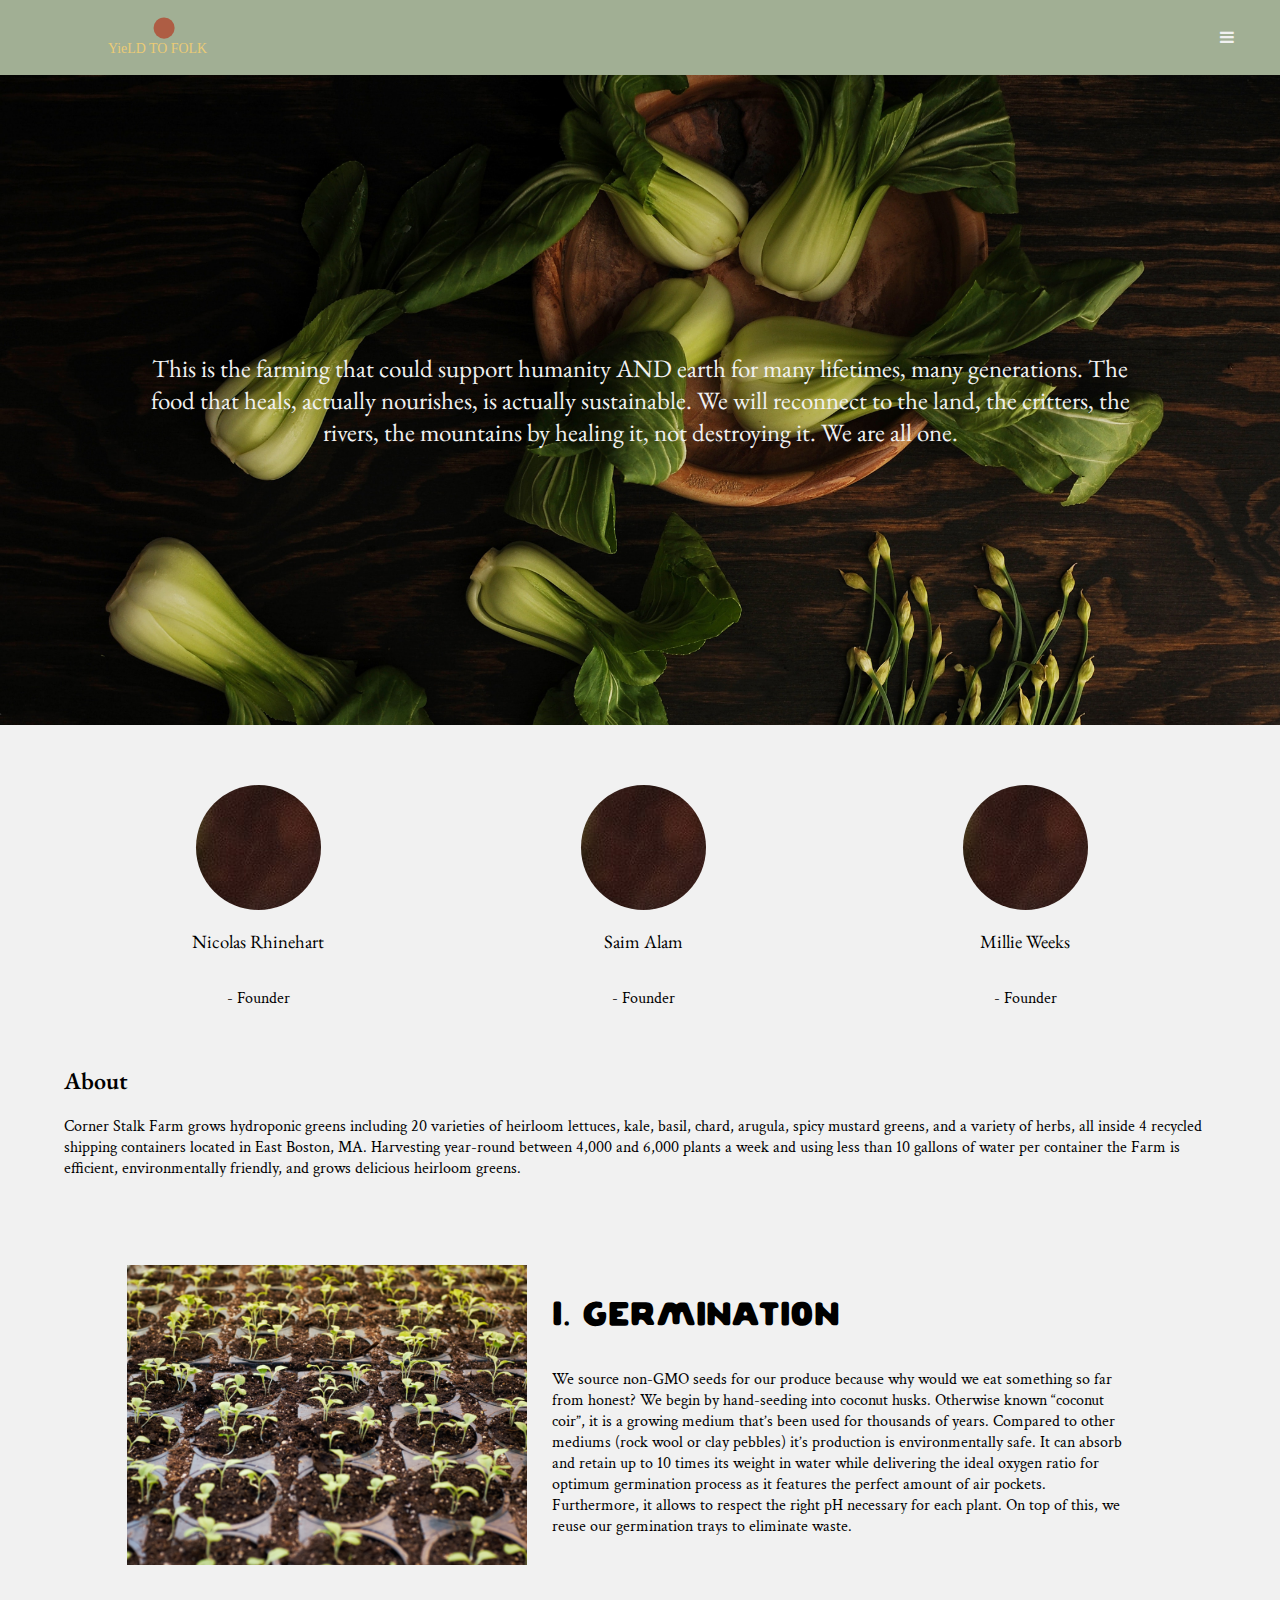
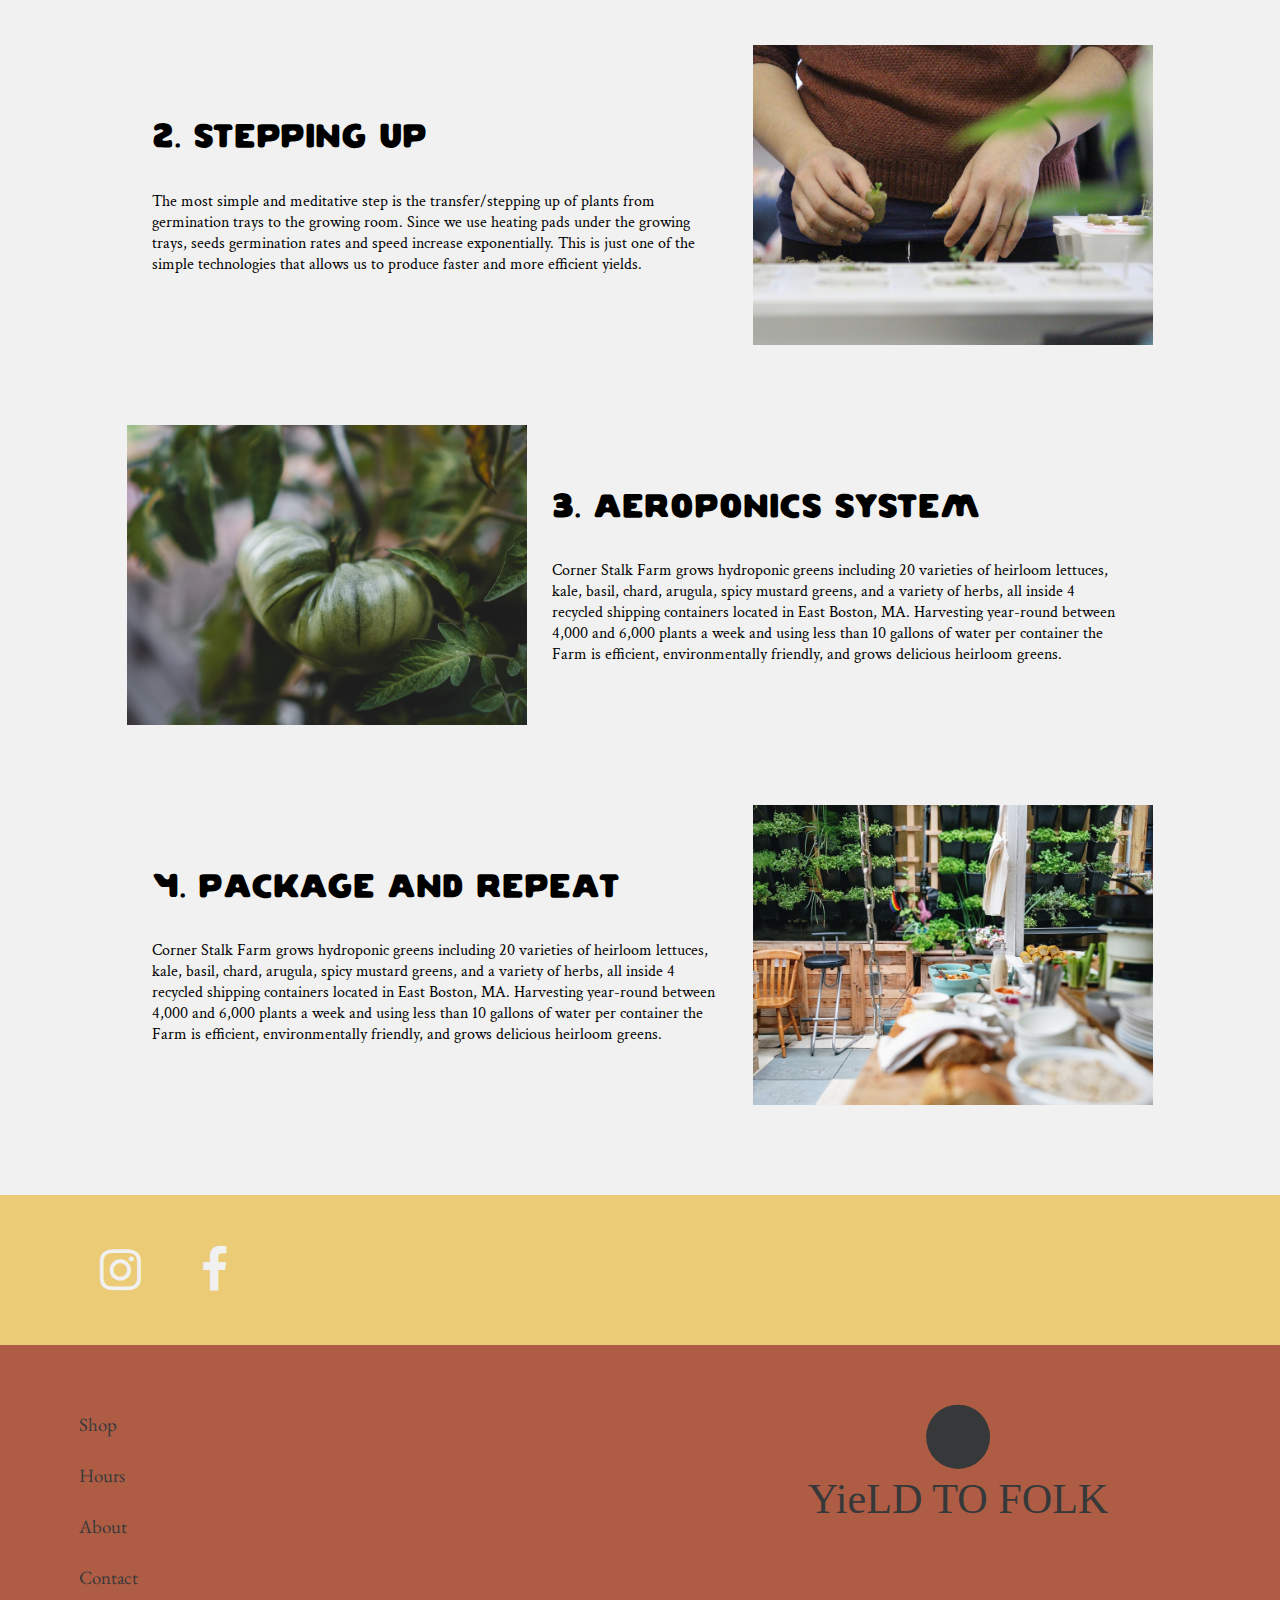
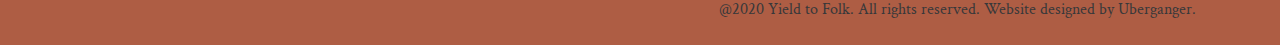
==== about.html @ 9281b676 "about page created" ====
<!DOCTYPE html>
<html lang="en">
<head>
    <meta name="viewport" content="width=device-width, initial-scale=1.0">
    <title>Yield to Folk</title>
    <link href="./Recources/style.css" type="text/css" rel="stylesheet">
    <link href="https://stackpath.bootstrapcdn.com/font-awesome/4.7.0/css/font-awesome.min.css" type="text/css" rel="stylesheet">
    <link href="https://fonts.googleapis.com/css2?family=EB+Garamond:wght@400;600&display=swap" rel="stylesheet">
    <link href="https://fonts.googleapis.com/css2?family=Crimson+Text:ital@0;1&display=swap" rel="stylesheet">
</head>
<body>
    <div class="nav-container">
        <div class="nav-left-container">
        </div>
        <div class="nav-right-container">
            <div class="nav">
                <a href="#"><h3>Shop</h3></a>
            </div>
            <div class="nav">
                <a href="#"><h3>News</h3></a>   
            </div>
            <div class="nav">
                <a href="#"><h3>About</h3></a> 
            </div>
            <div class="nav">
                <a href="#"><h3>Home</h3></a>  
            </div>
            <div class="nav-button-container">
                <button class="nav-button"><i class="fa fa-bars"></i></button>
                    <div class="dropdown-menu">
                        <a href="#"><h3>Home</h3></a>
                        <a href="#"><h3>Shop</h3></a>
                        <a href="#"><h3>Mission</h3></a>
                        <a href="#"><h3>News</h3></a>
                        <div class="hours-bar-container">
                            <h2>Haywood Location</h2>
                            <p>Mon-Fri: <br>7AM-5PM<br>
                               Sat-Sun: Closed</p>
                        </div>
                        <div class="contact-bar-container">
                            <h2>Contact:</h2>
                            <p>yieldtofolkfarms@gmail.com</p>
                        </div>
                    </div>
            </div>
        </div>
    </div>
    <div class="about-banner-container">
        <div class="about-banner-text-container">
            <h3>This is the farming that could support humanity AND earth for many lifetimes, many generations. The food that heals, actually nourishes, is actually sustainable. We will reconnect to the land, the critters, the rivers, the mountains by healing it, not destroying it. We are all one.</h3>
        </div>
    </div>
    <div class="about-container">
        <div class="all-founder-container">
            <div class="founder-container-left">
                <div class="founder-img-left">
                </div>
                <h3>Nicolas Rhinehart</h3>
                <p>- Founder</p>
            </div>
            <div class="founder-container-center">
                <div class="founder-img-center">
                </div>
                <h3>Saim Alam</h3>
                <p>- Founder</p>
            </div>
            <div class="founder-container-right">
                <div class="founder-img-right">
                </div>
                <h3>Millie Weeks</h3>
                <p>- Founder</p>
            </div>
        </div>
        <div class="about-text-container">
            <h2>About</h2>
            <p>Corner Stalk Farm grows hydroponic greens including 20 varieties of heirloom lettuces, kale, basil, chard, arugula, spicy mustard greens, and a variety of herbs, all inside 4 recycled shipping containers located in East Boston, MA. Harvesting year-round between 4,000 and 6,000 plants a week and using less than 10 gallons of water per container the Farm is efficient, environmentally friendly, and grows delicious heirloom greens.</p>
        </div>
    </div>
    <div class="all-process-container">
        <div class="process-container-left">
            <div class="process-img-germ">
    
            </div>
            <div class="process-text-container">
                <h1>1. Germination</h1>
                <p>We source non-GMO seeds for our produce because why would we eat something so far from honest? We begin by hand-seeding into coconut husks.  Otherwise known “coconut coir”, it is a growing medium that’s been used for thousands of years. Compared to other mediums (rock wool or clay pebbles) it’s production is environmentally safe. It can absorb and retain up to 10 times its weight in water while delivering the ideal oxygen ratio for optimum germination process as it features the perfect amount of air pockets. Furthermore, it allows to respect the right pH necessary for each plant. On top of this, we reuse our germination trays to eliminate waste. </p>
            </div>
        </div>
        <div class="process-container-right">
            <div class="process-img-plant">
    
            </div>
            <div class="process-text-container">
                <h1>2. Stepping Up</h1>
                <p>The most simple and meditative step is the transfer/stepping up of plants from germination trays to the growing room. Since we use heating pads under the growing trays, seeds germination rates and speed increase exponentially. This is just one of the simple technologies that allows us to produce faster and more efficient yields. </p>
            </div>
        </div>
        <div class="process-container-left">
            <div class="process-img-aero">
    
            </div>
            <div class="process-text-container">
                <h1>3. Aeroponics System</h1>
                <p>Corner Stalk Farm grows hydroponic greens including 20 varieties of heirloom lettuces, kale, basil, chard, arugula, spicy mustard greens, and a variety of herbs, all inside 4 recycled shipping containers located in East Boston, MA. Harvesting year-round between 4,000 and 6,000 plants a week and using less than 10 gallons of water per container the Farm is efficient, environmentally friendly, and grows delicious heirloom greens.</p>
            </div>
        </div>
        <div class="process-container-right">
            <div class="process-img-package">
    
            </div>
            <div class="process-text-container">
                <h1>4. Package and Repeat</h1>
                <p>Corner Stalk Farm grows hydroponic greens including 20 varieties of heirloom lettuces, kale, basil, chard, arugula, spicy mustard greens, and a variety of herbs, all inside 4 recycled shipping containers located in East Boston, MA. Harvesting year-round between 4,000 and 6,000 plants a week and using less than 10 gallons of water per container the Farm is efficient, environmentally friendly, and grows delicious heirloom greens.</p>
            </div>
        </div>
    </div>
    <footer>
        <div class="pre-footer-container">
            <div class="pre-footer-content-container">
                <div class="logo-container">
                    <a href="#"><i class="fa fa-instagram fa-3x"></i></a>
                </div>
                <div class="logo-container">
                    <a href="#"><i class="fa fa-facebook fa-3x"></i></a> 
                </div>
            </div>
        </div>
        <div class="footer-container">
            <div class="footer-content-container">
                <div class="footer-content-left">
                    <div class="footer-nav">
                        <a href="#"><h3>Shop</h3></a>
                    </div>
                    <div class="footer-nav">
                        <a href="#"><h3>Hours</h3></a>
                    </div>
                    <div class="footer-nav">
                        <a href="#"><h3>About</h3></a>
                    </div>
                    <div class="footer-nav">
                        <a href="#"><h3>Contact</h3></a>
                    </div>
                </div>
                <div class="footer-content-right">
                    <div class="footer-logo">

                    </div>
                    <div class="copyright">
                        <p>@2020 Yield to Folk. All rights reserved. Website designed by Uberganger.</p>
                    </div>

                </div>
            </div>
        </div>
    </footer>
    
</body>
</html>
---- Recources/style.css ----
/* Universal Styles */

html {
    font-size: 16px;
}

body {
    width: 100%;
    margin: 0px;
    padding: 0px;
    background-color: #f1f1f1;
}

@font-face {
    src: url(Fonts/Costa\ copy.otf);
    font-family: costa;
}

@font-face {
    src: url(Fonts/Mojave\ copy.otf);
    font-family: mojave;
}

li {
    text-decoration: none;
}

a {
    text-decoration: none;
    font-family: 'EB Garamond', serif;
}

h1 {
    font-family: costa, serif;
}

h2{
    font-family: 'EB Garamond', serif;
    font-weight: 600;
}

h3 {
    font-family: 'EB Garamond', serif;
    font-weight: 400;
}

p {
    font-family: 'Crimson Text', serif;
}

/* Top Nav Bar */

.nav-container {
    width: 100%;
    height: 75px;
    margin: auto;
    display: flex;
    justify-content: space-between;
    align-items: center;
    background-color: #a1af94;
    z-index: 10;
}

.nav-left-container {
    display: flex;
    height: 100%;
    width: 300px;
    margin-left: 15px;
    background-image: url(./Images/navlogo2.svg);
    background-repeat: no-repeat;
    background-position: center;
    background-size: contain;
}

.nav-right-container {
    display: flex;
    justify-content: space-around;
    align-items: center;
    height: 100%;
    width: 400px;
    margin-right: 50px ;

}

.nav {
    display: none;
    justify-content: center;
    align-items: center;
    border-bottom: 1px solid transparent;
    transition: 1s;
    height: 35px;
    width: auto;
}

.nav:hover {
    border-bottom: 1px solid #f1f1f1;
}

.nav a {
    color: #f1f1f1;
}

/* Nav Button/Dropdown Menu */

.nav-button-container {
    display: flex;
    position: absolute;
    right: 40px;
    float: right;
    text-align: right;
    height: 20px;
    z-index: 1;
}

.nav-button {
    background-color: transparent;
    border: none;
    color: #f1f1f1;
    transition: opacity 0.1s ease-in-out;
    cursor: pointer;
    z-index: 10;
    text-decoration: none;
    outline: 0;
    font-size: 16px;
    z-index: 1;
}

.dropdown-menu {
    position: absolute;
    bottom: 230px;
    width: 60px;
    left: -36px;
    padding: 200px 15px 5px 15px;
    background-color: #f1f1f1;
    transition: transform 1s ease-in-out;
    z-index: 2;
    border-radius: 5px;
}

.dropdown-menu h3 {
    color: #bdbdbd;
    transition: color 0.5s ease-in-out;
}

.dropdown-menu h3:hover {
    color: #1d1d1d;
}

.nav-button:hover {
    opacity: 0.3;
}

.nav-button-container:hover .dropdown-menu {
    display: block;
    transform: translate(0px, 475px);
}

.nav-button-container:hover .hours-bar-container {
    opacity: 1;
}

.nav-button-container:hover .contact-bar-container {
    opacity: 1;
}

@media only screen and (max-width: 650px) {
    .nav {
        display: none;
    }
    .nav-button-container {
        display: block;
    }

}

.hours-bar-container {
    display: flex;
    width: 110px;
    padding: 5px 15px 5px 15px;
    flex-flow: column;
    position: absolute;
    right: 100px;
    background-color: #f1f1f1;
    text-align: left;
    border-radius: 5px;
    opacity: 0.3;
    transform: translate(0px, -204px);
    transition: opacity 1s ease-in-out 1s;
}

.hours-bar-container p {
    color: rgb(61, 61, 61);
}

.contact-bar-container {
    display: flex;
    flex-flow: column;
    position: absolute;
    padding: 5px 15px;
    border-radius: 5px;
    text-align: left;
    width: 210px;
    opacity: 0.3;
    transform: translate(-165px, 15px);
    transition: opacity 1s ease-in-out 1.3s;
    background-color: #f1f1f1;
}

.contact-bar-container p {
    color: rgb(61, 61, 61);
}


/* Banner */

.banner-container {
    display: flex;
    justify-content: flex-end;
    align-items: flex-end;
    width: 100%;
    height: 645px;
    margin: auto;
    background-image: url(./Images/Banner.jpg);
    background-position: center;
    background-repeat: no-repeat;
    background-size: cover;
    z-index: -1;
}

.shop-button-container {
    display: flex;
    justify-content: center;
    align-items: center;
    height: 100px;
    width: 220px;
    margin: 50px;
    border-radius: 5px;
    background-color: #a1af94;
    transition: padding 0.5s ease-in-out, background-color 0.5s ease-in-out;
}

.shop-button-container h1 {
    display: flex;
    text-align: center;
    color: #f1f1f1;
}

.shop-button-container:hover {
    padding: 0px 30px;
    background-color: #ae5d44;
}

@media only screen and (max-width: 550px) {
    .banner-container {
        justify-content: center;
    }
}

/* Mission Statement */

.top-mission-container {
    display: flex;
    justify-content: center;
    align-items: flex-start;
    height: auto;
    width: 90%;
    margin: auto;
    padding: 45px 0px;
}

@media only screen and (max-width: 825px) {
    .top-mission-container {
        flex-flow: row wrap;
    }

    .top-mission-content {
        width: 600px
    }
}

.top-mission-content {
    display: flex;
    flex-flow: column;
    height: 80%;
    width: 400px;
    overflow-wrap: break-word;
    padding: 0px 25px;
}

.bottom-mission-container {
    display: flex;
    align-items: center;
    justify-content: center;
    height: 500px;
    width: 100%;
    margin: auto;
    background-image: url(./Images/Banner\ 2.jpg);
    background-repeat: no-repeat;
    background-size: cover;
    background-position: center;
}

.quote-container {
    display: flex;
    justify-content: center;
    align-items: center;
    text-align: center;
    width: 100%;
    padding: 0px 25px;
    height: auto;
}

.quote-container h1 {
    color: #f1f1f1;
}

/* News */

.news-section-container {
    display: flex;
    flex-flow: column;
    justify-content: flex-start;
    align-items: center;
    height: auto;
    width: 100%;
    margin: auto;

}

.news-title-container {
    display: flex;
    height: auto;
    width: 100%;
    justify-content: center;
    align-items: center;
    margin: 15px 0px 25px 0px;
}

.news-content-container {
    display: flex;
    justify-content: space-around;
    flex-flow: row wrap;
    align-items: space-around;
    height: auto;
    width: 90%;
    margin-bottom: 30px;
}

.news-individual-container {
    display: flex;
    flex-flow: column nowrap;
    overflow-wrap: break-word;
    width: 350px;
    height: auto;
    margin: 25px 15px;
}

.news-img-container-left {
    display: flex;
    justify-content: center;
    align-items: center;
    width: 100%;
    height: 150px;
    background-image: url(./Images/microgreens.jpg);
    background-repeat: no-repeat;
    background-position: center;
    background-size: cover;
    color: #f1f1f1;

}

.news-img-container-right {
    display: flex;
    justify-content: center;
    align-items: center;
    width: 100%;
    height: 150px;
    background-image: url(./Images/stand.jpg);
    background-repeat: no-repeat;
    background-position: center;
    background-size: cover;
    color: #f1f1f1;

}

/* Pre Footer */

.pre-footer-container {
    display: flex;
    justify-content: center;
    align-items: center;
    height: 150px;
    width: 100%;
    background-color: #ebcb76;
}

.pre-footer-content-container {
    display: flex;
    justify-content: flex-start;
    padding: 0px 100px;
    align-items: center;
    width: 90%;
    height: auto;
}

.pre-footer-content-container i {
    margin-right: 60px;
    color: #f1f1f1;
    transition: color 0.5s ease-in-out;
}

.pre-footer-content-container i:hover {
    color: #37383a;
}

@media only screen and (max-width: 550px) {
    .pre-footer-content-container {
        justify-content: space-around;
    }

    .pre-footer-content-container i {
        margin: 0px;
    }
}

/* Footer */

.footer-container {
    display: flex;
    justify-content: center;
    align-items: center;
    height: 300px;
    width: 100%;
    background-color: #ae5d44;
}

.footer-content-container {
    display: flex;
    align-items: center;
    justify-content: space-between;
    height: 95%;
    width: 90%;
}

.footer-content-left {
    display: flex;
    flex-flow: column nowrap;
    height: auto;
    margin-left: 15px;
}

.footer-nav {
    display: flex;
    height: 50px;
    width: auto;
    border-bottom: 1px solid transparent;
    transition: 1s;
}

.footer-nav h3 {
    color: #37383a;
    transition: 0.5s;
}

.footer-nav h3:hover {
    color: #f1f1f1;
}

.footer-nav:hover {
    border-bottom: 1px solid #f1f1f1;
}

.footer-content-right {
    display: flex;
    flex-flow: column nowrap;
    height: 100%;
    justify-content: center;
    margin: 0px 20px;
}

.footer-logo {
    display: flex;
    height: 80%;
    width: auto;
    background-image: url(./Images/b_w\ logo.svg);
    background-repeat: no-repeat;
    background-position: center;
    background-size: contain;
}

.copyright {
    display: flex;
    flex-flow: column nowrap;
    height: auto;
    width: 100%;
    text-align: right;
    color: #37383a;
}

/* ABOUT PAGE */

/* Banner */

.about-banner-container {
    display: flex;
    justify-content: center;
    align-items: center;
    height: 650px;
    width: 100%;
    margin: auto;
    background-image: url(./Images/bok-choy.jpg);
    background-repeat: no-repeat;
    background-position: center;
    background-repeat: no-repeat;
    background-size: cover;
}

.about-banner-text-container {
    display: flex;
    justify-content: center;
    align-items: center;
    text-align: center;
    width: 80%;
    height: 40%;
    color: #f1f1f1;
}

.about-banner-text-container h3 {
    font-size: 25px;
}

/* About */

.about-container {
    display: flex;
    flex-flow: column;
    align-items: center;
    margin: auto;
    height: auto;
    width: 90%;
}

.all-founder-container {
    display: flex;
    width: 100%;
    height: auto;
    justify-content: space-around;
    flex-flow: row;
    margin: 60px 0px 20px 0px;
}

.founder-container-left {
    display: flex;
    flex-flow: column;
    justify-content: flex-start;
    align-items: center;
    text-align: center;
}

.founder-img-left {
    height: 125px;
    width: 125px;
    border-radius: 360px;
    background-image: url(./Images/seeding.jpg);
}

.founder-container-center {
    display: flex;
    flex-flow: column;
    justify-content: flex-start;
    align-items: center;
    text-align: center;
}

.founder-img-center {
    height: 125px;
    width: 125px;
    border-radius: 360px;
    background-image: url(./Images/seeding.jpg);
}

.founder-container-right {
    display: flex;
    flex-flow: column;
    justify-content: flex-start;
    align-items: center;
    text-align: center;
}

.founder-img-right {
    height: 125px;
    width: 125px;
    border-radius: 360px;
    background-image: url(./Images/seeding.jpg);
}

@media only screen and (max-width: 550px) {
   
.founder-container-left {
    overflow-wrap: break-word;
    padding: 0px 10px;
}

.founder-img-left {
    height: 80px;
    width: 80px;
}

.founder-container-center {
    overflow-wrap: break-word;
    padding: 0px 10px;
}

.founder-img-center {
    height: 80px;
    width: 80px;
}

.founder-container-right {
    overflow-wrap: break-word;
    padding: 0px 10px;
}

.founder-img-right {
    height: 80px;
    width: 80px;
}

}

@media only screen and (max-width: 500px) {
    .about-banner-text-container h3 {
        font-size: 20px;
    }
}

/* Process */

.all-process-container {
    display: flex;
    align-items: center;
    margin: auto;
    margin-top: 30px;
    margin-bottom: 50px;
    flex-flow: column;
    height: auto;
    width: 90%;
}

.process-container-left {
    display: flex;
    flex-flow: row;
    justify-content: center;
    align-items: center;
    height: auto;
    margin: 40px 0px;
}

.process-container-right {
    display: flex;
    flex-flow: row-reverse;
    align-items: center;
    justify-content: center;
    height: auto;
    margin: 40px 0px;
}

.process-img-germ {
    display: flex;
    height: 300px;
    width: 400px;
    background-image: url(./Images/germination.jpg);
    background-position: center;
    background-repeat: no-repeat;
    background-size: cover;
}

.process-img-plant {
    display: flex;
    height: 300px;
    width: 400px;
    background-image: url(./Images/planting.jpg);
    background-position: center;
    background-repeat: no-repeat;
    background-size: cover;
}

.process-img-aero {
    display: flex;
    height: 300px;
    width: 400px;
    background-image: url(./Images/Aeroponics.jpg);
    background-position: center;
    background-repeat: no-repeat;
    background-size: cover;
}

.process-img-package {
    display: flex;
    height: 300px;
    width: 400px;
    background-image: url(./Images/package\ and\ repeat.jpg);
    background-position: center;
    background-repeat: no-repeat;
    background-size: cover;
}

.process-text-container {
    display: flex;
    flex-flow: column;
    overflow-wrap: break-word;
    width: 50%;
    margin: 0px 25px 0px 25px;
}

@media only screen and (max-width: 665px) {
    
    .process-text-container {
        width: 90%;
        min-width: 250px;
    }
    
    .process-img-germ {
        display: none;
    }

    .process-img-plant {
        display: none;
    }

    .process-img-aero {
        display: none;
    }

    .process-img-package {
        display: none;
    }
}
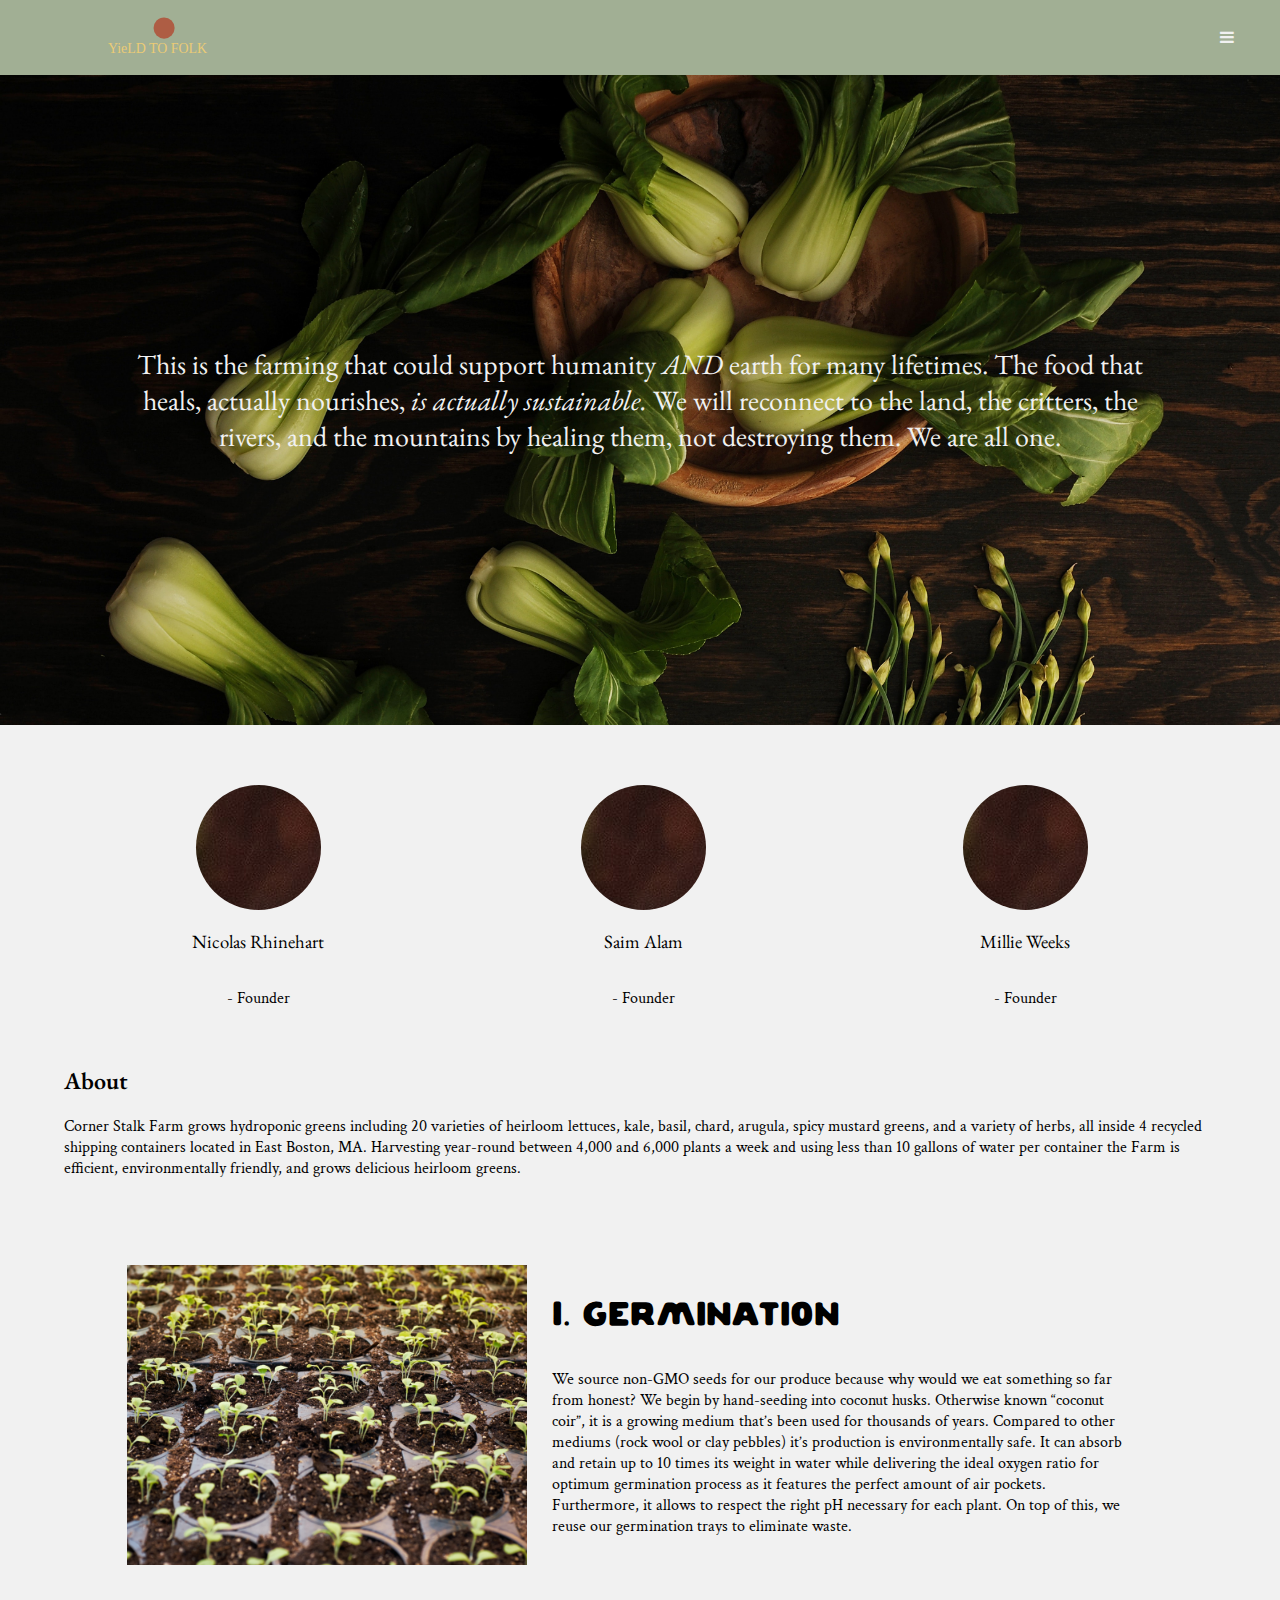
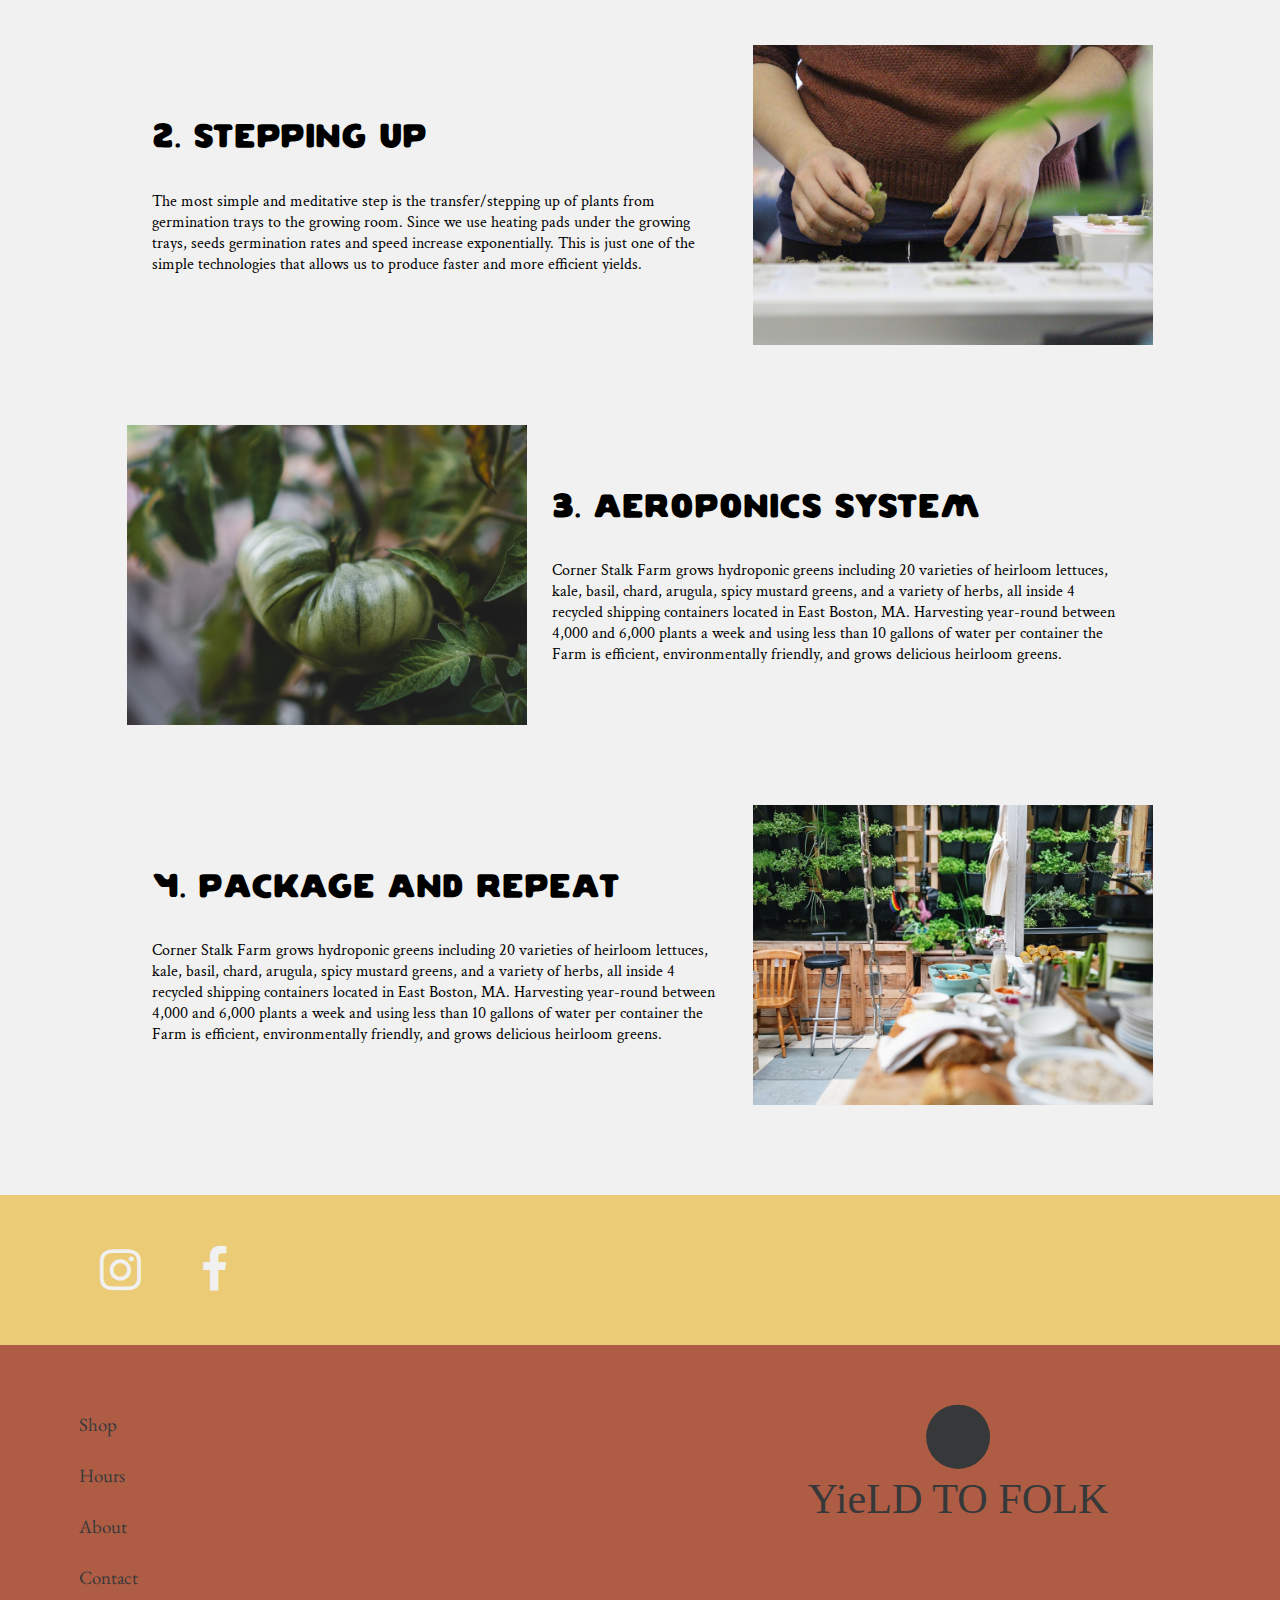
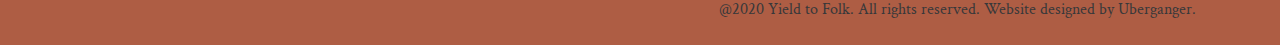
==== commit c906c4de: "added shop" ====
--- a/about.html
+++ b/about.html
@@ -5,7 +5,7 @@
     <title>Yield to Folk</title>
     <link href="./Recources/style.css" type="text/css" rel="stylesheet">
     <link href="https://stackpath.bootstrapcdn.com/font-awesome/4.7.0/css/font-awesome.min.css" type="text/css" rel="stylesheet">
-    <link href="https://fonts.googleapis.com/css2?family=EB+Garamond:wght@400;600&display=swap" rel="stylesheet">
+    <link href="https://fonts.googleapis.com/css2?family=EB+Garamond:ital,wght@0,400;0,600;1,400&display=swap" rel="stylesheet">
     <link href="https://fonts.googleapis.com/css2?family=Crimson+Text:ital@0;1&display=swap" rel="stylesheet">
 </head>
 <body>
@@ -28,10 +28,9 @@
             <div class="nav-button-container">
                 <button class="nav-button"><i class="fa fa-bars"></i></button>
                     <div class="dropdown-menu">
-                        <a href="#"><h3>Home</h3></a>
-                        <a href="#"><h3>Shop</h3></a>
-                        <a href="#"><h3>Mission</h3></a>
-                        <a href="#"><h3>News</h3></a>
+                        <a href="index.html"><h3>Home</h3></a>
+                        <a href="https://yield-to-folk-farms.square.site/"><h3>Shop</h3></a>
+                        <a href="about.html"><h3>Mission</h3></a>
                         <div class="hours-bar-container">
                             <h2>Haywood Location</h2>
                             <p>Mon-Fri: <br>7AM-5PM<br>
@@ -47,7 +46,7 @@
     </div>
     <div class="about-banner-container">
         <div class="about-banner-text-container">
-            <h3>This is the farming that could support humanity AND earth for many lifetimes, many generations. The food that heals, actually nourishes, is actually sustainable. We will reconnect to the land, the critters, the rivers, the mountains by healing it, not destroying it. We are all one.</h3>
+            <h3>This is the farming that could support humanity <em> AND  </em> earth for many lifetimes. The food that heals, actually nourishes, <em>is actually sustainable.</em> We will reconnect to the land, the critters, the rivers, and the mountains by healing them, not destroying them. We are all one.</h3>
         </div>
     </div>
     <div class="about-container">
--- a/Recources/style.css
+++ b/Recources/style.css
@@ -526,7 +526,8 @@
 }
 
 .about-banner-text-container h3 {
-    font-size: 25px;
+    font-size: 28px;
+    font-weight: 400;
 }
 
 /* About */
